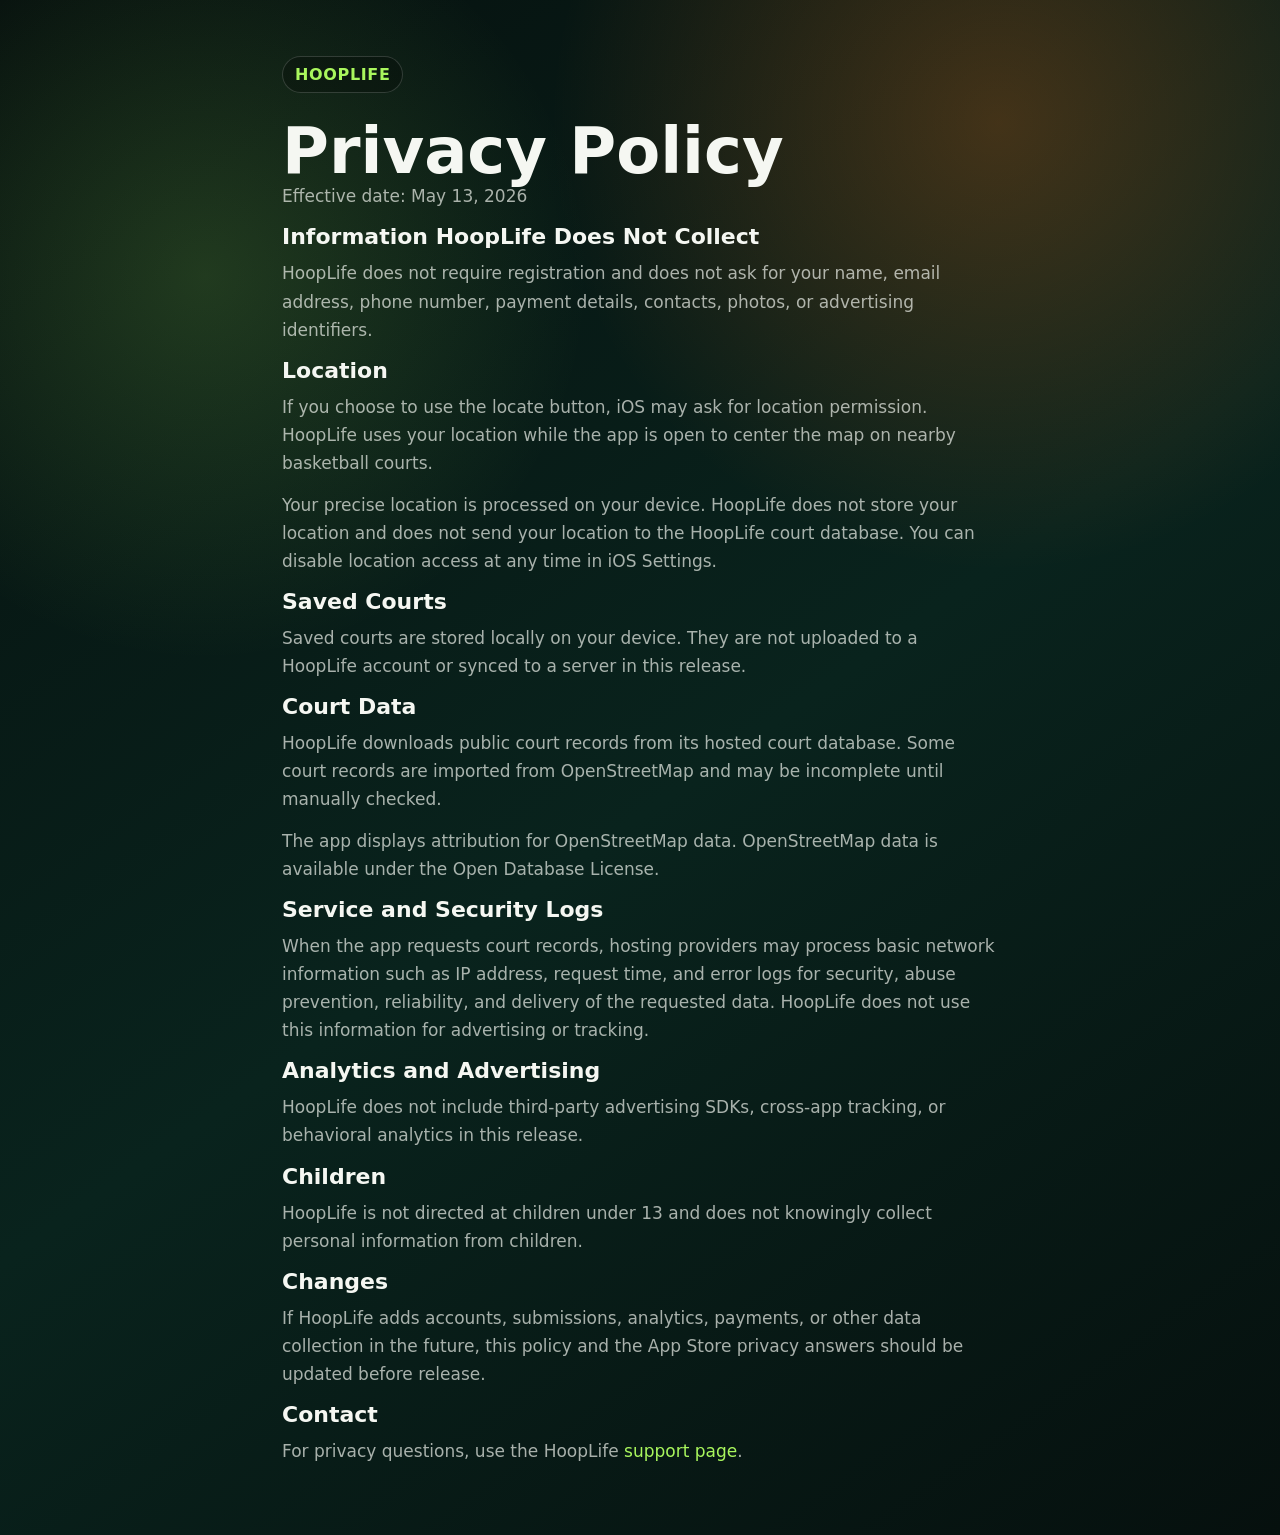
==== docs/privacy/index.html @ c457be5b "Add public support pages and OSM metadata display" ====
<!doctype html>
<html lang="en">
<head>
  <meta charset="utf-8">
  <meta name="viewport" content="width=device-width, initial-scale=1">
  <title>HoopLife Privacy Policy</title>
  <meta name="description" content="Privacy policy for HoopLife.">
  <link rel="stylesheet" href="../styles.css">
</head>
<body>
  <main class="page narrow legal">
    <a class="back" href="../">HoopLife</a>
    <h1>Privacy Policy</h1>
    <p class="muted">Effective date: May 13, 2026</p>

    <h2>Information HoopLife Does Not Collect</h2>
    <p>HoopLife does not require registration and does not ask for your name, email address, phone number, payment details, contacts, photos, or advertising identifiers.</p>

    <h2>Location</h2>
    <p>If you choose to use the locate button, iOS may ask for location permission. HoopLife uses your location while the app is open to center the map on nearby basketball courts.</p>
    <p>Your precise location is processed on your device. HoopLife does not store your location and does not send your location to the HoopLife court database. You can disable location access at any time in iOS Settings.</p>

    <h2>Saved Courts</h2>
    <p>Saved courts are stored locally on your device. They are not uploaded to a HoopLife account or synced to a server in this release.</p>

    <h2>Court Data</h2>
    <p>HoopLife downloads public court records from its hosted court database. Some court records are imported from OpenStreetMap and may be incomplete until manually checked.</p>
    <p>The app displays attribution for OpenStreetMap data. OpenStreetMap data is available under the Open Database License.</p>

    <h2>Service and Security Logs</h2>
    <p>When the app requests court records, hosting providers may process basic network information such as IP address, request time, and error logs for security, abuse prevention, reliability, and delivery of the requested data. HoopLife does not use this information for advertising or tracking.</p>

    <h2>Analytics and Advertising</h2>
    <p>HoopLife does not include third-party advertising SDKs, cross-app tracking, or behavioral analytics in this release.</p>

    <h2>Children</h2>
    <p>HoopLife is not directed at children under 13 and does not knowingly collect personal information from children.</p>

    <h2>Changes</h2>
    <p>If HoopLife adds accounts, submissions, analytics, payments, or other data collection in the future, this policy and the App Store privacy answers should be updated before release.</p>

    <h2>Contact</h2>
    <p>For privacy questions, use the HoopLife <a href="../support/">support page</a>.</p>
  </main>
</body>
</html>
---- docs/styles.css ----
:root {
  color-scheme: dark;
  --night: #071512;
  --panel: rgba(255, 255, 255, 0.08);
  --line: rgba(255, 255, 255, 0.16);
  --text: #f5f7f2;
  --muted: rgba(245, 247, 242, 0.68);
  --green: #a9f65d;
  --orange: #ff7a1a;
}

* {
  box-sizing: border-box;
}

body {
  margin: 0;
  min-height: 100vh;
  font-family: ui-sans-serif, system-ui, -apple-system, BlinkMacSystemFont, "Segoe UI", sans-serif;
  color: var(--text);
  background:
    radial-gradient(circle at 78% 8%, rgba(255, 122, 26, 0.24), transparent 28rem),
    radial-gradient(circle at 16% 18%, rgba(169, 246, 93, 0.16), transparent 24rem),
    linear-gradient(145deg, #06100e 0%, #09231d 52%, #06100e 100%);
}

a {
  color: var(--green);
  text-decoration: none;
}

a:hover {
  text-decoration: underline;
}

.page {
  width: min(1120px, 100%);
  margin: 0 auto;
  padding: 56px 22px;
}

.narrow {
  width: min(760px, 100%);
}

.hero {
  min-height: 58vh;
  display: grid;
  align-content: center;
  gap: 18px;
}

.eyebrow,
.back {
  display: inline-flex;
  width: fit-content;
  margin: 0;
  padding: 8px 12px;
  border: 1px solid var(--line);
  border-radius: 999px;
  background: rgba(0, 0, 0, 0.24);
  color: var(--green);
  font-weight: 800;
  letter-spacing: 0.04em;
  text-transform: uppercase;
}

h1 {
  max-width: 780px;
  margin: 0;
  font-size: clamp(42px, 8vw, 86px);
  line-height: 0.96;
  letter-spacing: 0;
}

.legal h1,
.narrow h1 {
  margin-top: 28px;
  font-size: clamp(38px, 7vw, 64px);
}

h2 {
  margin: 0 0 10px;
  font-size: 22px;
}

p {
  margin: 0 0 14px;
  color: var(--muted);
  font-size: 17px;
  line-height: 1.65;
}

.lead {
  max-width: 720px;
  font-size: 21px;
  line-height: 1.55;
}

.muted {
  color: var(--muted);
}

.actions {
  display: flex;
  flex-wrap: wrap;
  gap: 12px;
  margin-top: 8px;
}

.button {
  display: inline-flex;
  min-height: 48px;
  align-items: center;
  justify-content: center;
  padding: 0 18px;
  border: 1px solid var(--line);
  border-radius: 16px;
  background: rgba(255, 255, 255, 0.10);
  color: var(--text);
  font-weight: 800;
}

.button.primary {
  background: var(--green);
  color: var(--night);
}

.grid {
  display: grid;
  grid-template-columns: repeat(3, minmax(0, 1fr));
  gap: 14px;
}

.grid article,
.panel {
  padding: 22px;
  border: 1px solid var(--line);
  border-radius: 22px;
  background: var(--panel);
}

.panel {
  margin-top: 16px;
}

@media (max-width: 760px) {
  .page {
    padding: 34px 18px;
  }

  .hero {
    min-height: auto;
    padding: 54px 0 34px;
  }

  .grid {
    grid-template-columns: 1fr;
  }
}
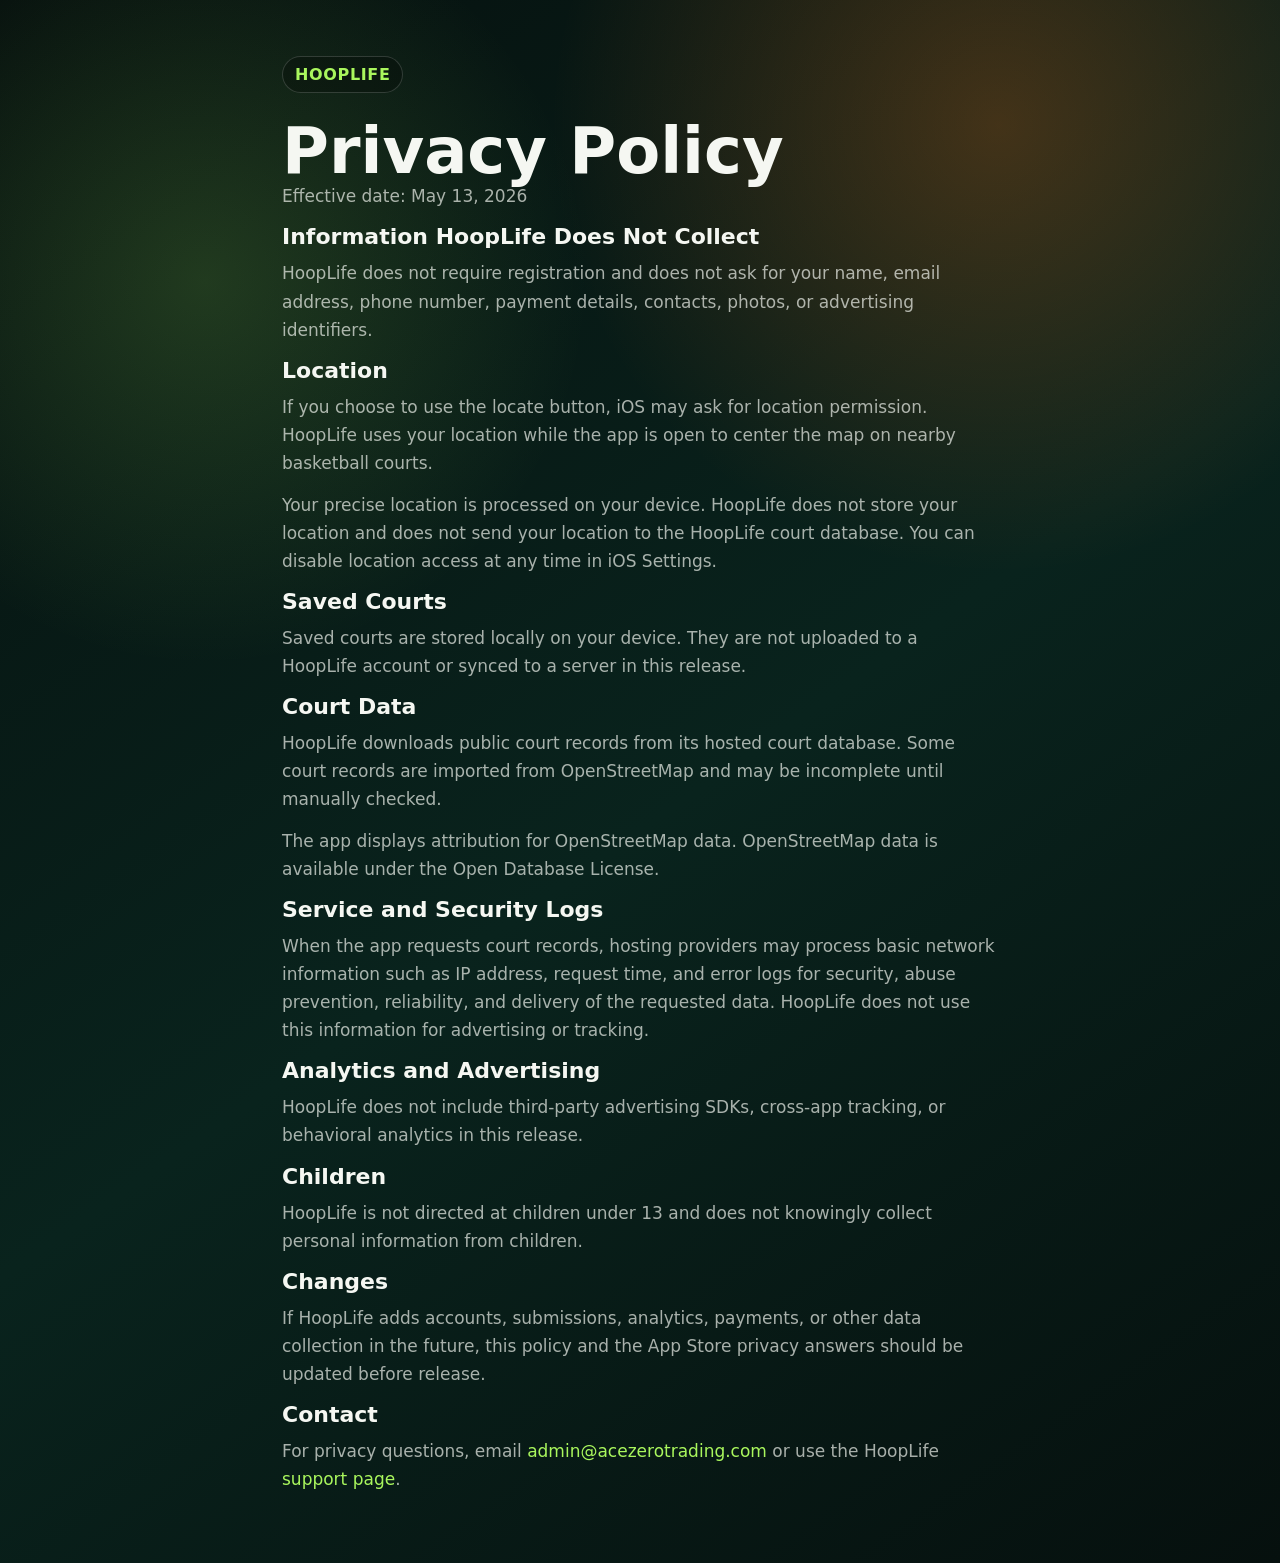
==== commit 874aeaa7: "Add support email and refine OSM name cleanup" ====
--- a/docs/privacy/index.html
+++ b/docs/privacy/index.html
@@ -40,7 +40,7 @@
     <p>If HoopLife adds accounts, submissions, analytics, payments, or other data collection in the future, this policy and the App Store privacy answers should be updated before release.</p>
 
     <h2>Contact</h2>
-    <p>For privacy questions, use the HoopLife <a href="../support/">support page</a>.</p>
+    <p>For privacy questions, email <a href="mailto:admin@acezerotrading.com">admin@acezerotrading.com</a> or use the HoopLife <a href="../support/">support page</a>.</p>
   </main>
 </body>
 </html>
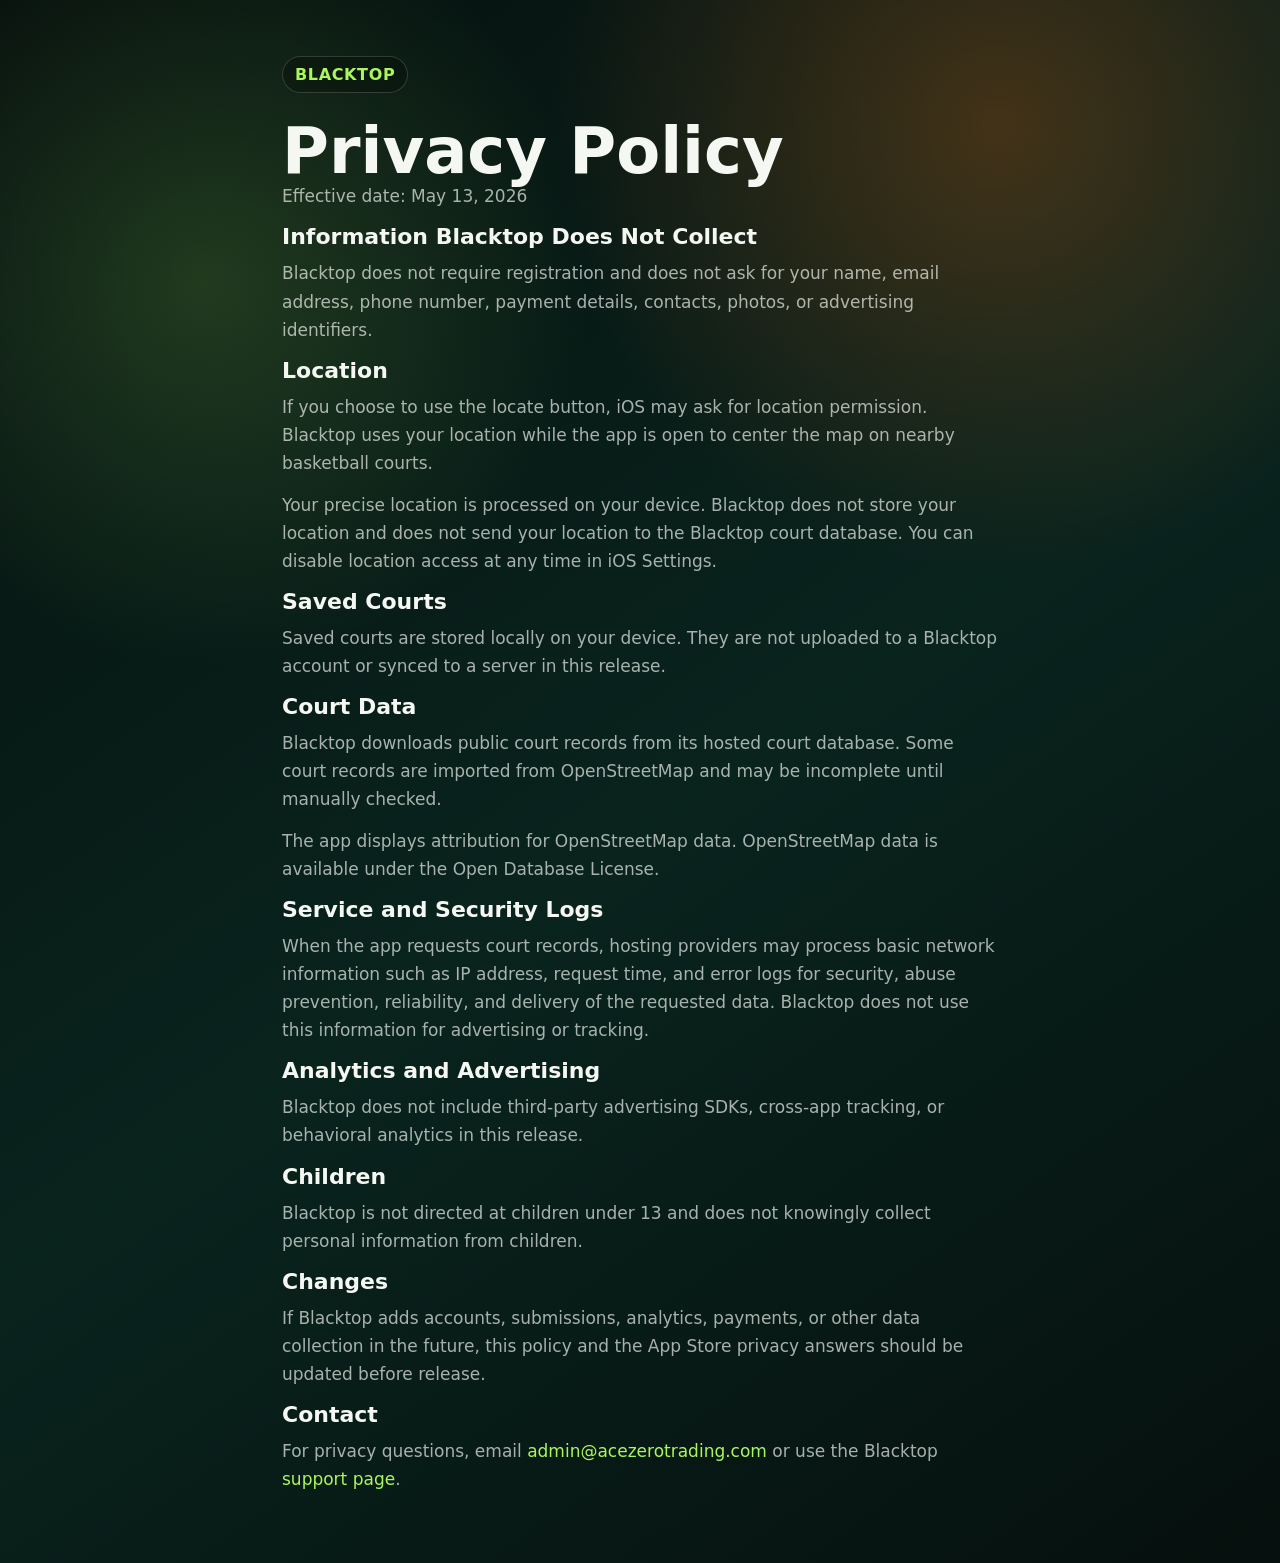
==== commit ab178485: "Rename app to Blacktop for App Store" ====
--- a/docs/privacy/index.html
+++ b/docs/privacy/index.html
@@ -3,44 +3,44 @@
 <head>
   <meta charset="utf-8">
   <meta name="viewport" content="width=device-width, initial-scale=1">
-  <title>HoopLife Privacy Policy</title>
-  <meta name="description" content="Privacy policy for HoopLife.">
+  <title>Blacktop Privacy Policy</title>
+  <meta name="description" content="Privacy policy for Blacktop.">
   <link rel="stylesheet" href="../styles.css">
 </head>
 <body>
   <main class="page narrow legal">
-    <a class="back" href="../">HoopLife</a>
+    <a class="back" href="../">Blacktop</a>
     <h1>Privacy Policy</h1>
     <p class="muted">Effective date: May 13, 2026</p>
 
-    <h2>Information HoopLife Does Not Collect</h2>
-    <p>HoopLife does not require registration and does not ask for your name, email address, phone number, payment details, contacts, photos, or advertising identifiers.</p>
+    <h2>Information Blacktop Does Not Collect</h2>
+    <p>Blacktop does not require registration and does not ask for your name, email address, phone number, payment details, contacts, photos, or advertising identifiers.</p>
 
     <h2>Location</h2>
-    <p>If you choose to use the locate button, iOS may ask for location permission. HoopLife uses your location while the app is open to center the map on nearby basketball courts.</p>
-    <p>Your precise location is processed on your device. HoopLife does not store your location and does not send your location to the HoopLife court database. You can disable location access at any time in iOS Settings.</p>
+    <p>If you choose to use the locate button, iOS may ask for location permission. Blacktop uses your location while the app is open to center the map on nearby basketball courts.</p>
+    <p>Your precise location is processed on your device. Blacktop does not store your location and does not send your location to the Blacktop court database. You can disable location access at any time in iOS Settings.</p>
 
     <h2>Saved Courts</h2>
-    <p>Saved courts are stored locally on your device. They are not uploaded to a HoopLife account or synced to a server in this release.</p>
+    <p>Saved courts are stored locally on your device. They are not uploaded to a Blacktop account or synced to a server in this release.</p>
 
     <h2>Court Data</h2>
-    <p>HoopLife downloads public court records from its hosted court database. Some court records are imported from OpenStreetMap and may be incomplete until manually checked.</p>
+    <p>Blacktop downloads public court records from its hosted court database. Some court records are imported from OpenStreetMap and may be incomplete until manually checked.</p>
     <p>The app displays attribution for OpenStreetMap data. OpenStreetMap data is available under the Open Database License.</p>
 
     <h2>Service and Security Logs</h2>
-    <p>When the app requests court records, hosting providers may process basic network information such as IP address, request time, and error logs for security, abuse prevention, reliability, and delivery of the requested data. HoopLife does not use this information for advertising or tracking.</p>
+    <p>When the app requests court records, hosting providers may process basic network information such as IP address, request time, and error logs for security, abuse prevention, reliability, and delivery of the requested data. Blacktop does not use this information for advertising or tracking.</p>
 
     <h2>Analytics and Advertising</h2>
-    <p>HoopLife does not include third-party advertising SDKs, cross-app tracking, or behavioral analytics in this release.</p>
+    <p>Blacktop does not include third-party advertising SDKs, cross-app tracking, or behavioral analytics in this release.</p>
 
     <h2>Children</h2>
-    <p>HoopLife is not directed at children under 13 and does not knowingly collect personal information from children.</p>
+    <p>Blacktop is not directed at children under 13 and does not knowingly collect personal information from children.</p>
 
     <h2>Changes</h2>
-    <p>If HoopLife adds accounts, submissions, analytics, payments, or other data collection in the future, this policy and the App Store privacy answers should be updated before release.</p>
+    <p>If Blacktop adds accounts, submissions, analytics, payments, or other data collection in the future, this policy and the App Store privacy answers should be updated before release.</p>
 
     <h2>Contact</h2>
-    <p>For privacy questions, email <a href="mailto:admin@acezerotrading.com">admin@acezerotrading.com</a> or use the HoopLife <a href="../support/">support page</a>.</p>
+    <p>For privacy questions, email <a href="mailto:admin@acezerotrading.com">admin@acezerotrading.com</a> or use the Blacktop <a href="../support/">support page</a>.</p>
   </main>
 </body>
 </html>
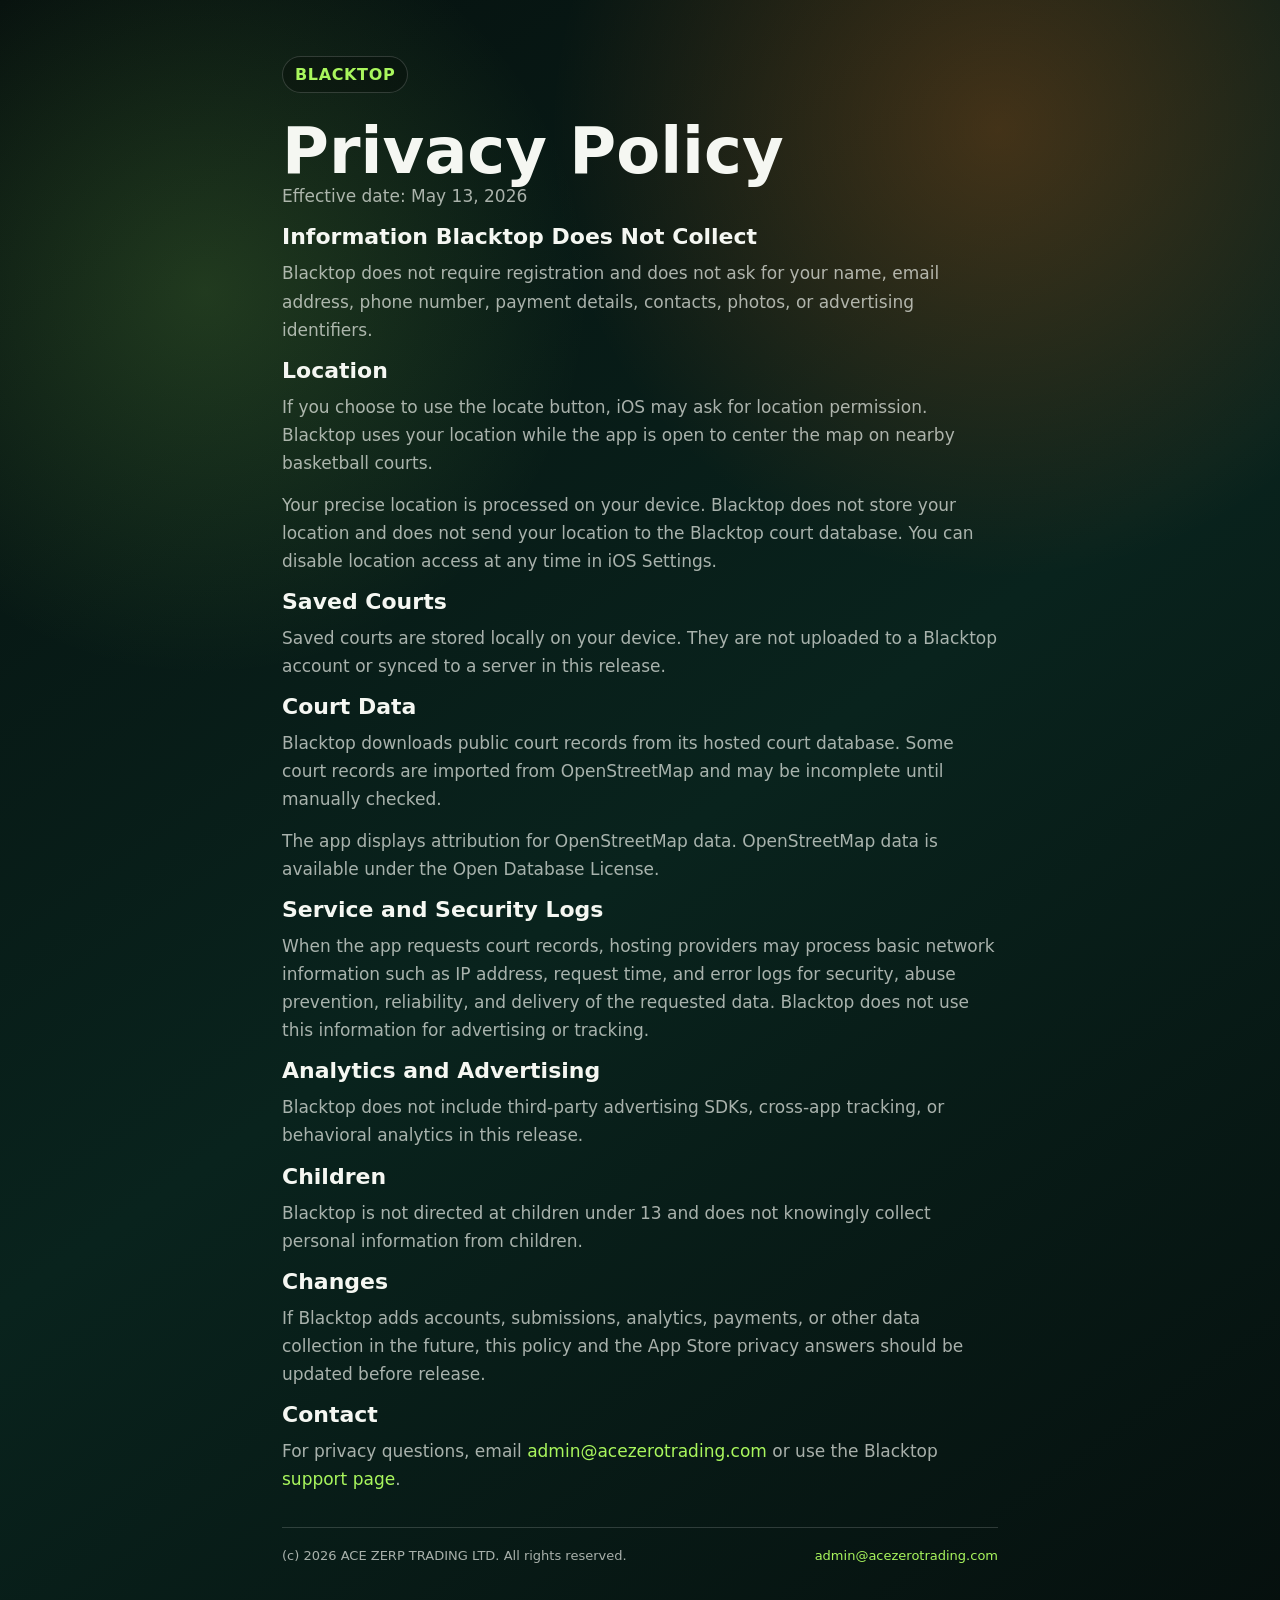
==== commit 926db483: "Update Blacktop project support pages" ====
--- a/docs/privacy/index.html
+++ b/docs/privacy/index.html
@@ -41,6 +41,11 @@
 
     <h2>Contact</h2>
     <p>For privacy questions, email <a href="mailto:admin@acezerotrading.com">admin@acezerotrading.com</a> or use the Blacktop <a href="../support/">support page</a>.</p>
+
+    <footer class="site-footer">
+      <span>(c) 2026 ACE ZERP TRADING LTD. All rights reserved.</span>
+      <a href="mailto:admin@acezerotrading.com">admin@acezerotrading.com</a>
+    </footer>
   </main>
 </body>
 </html>
--- a/docs/styles.css
+++ b/docs/styles.css
@@ -144,6 +144,19 @@
   margin-top: 16px;
 }
 
+.site-footer {
+  display: flex;
+  flex-wrap: wrap;
+  gap: 10px 18px;
+  justify-content: space-between;
+  margin-top: 34px;
+  padding-top: 18px;
+  border-top: 1px solid var(--line);
+  color: var(--muted);
+  font-size: 13px;
+  line-height: 1.5;
+}
+
 @media (max-width: 760px) {
   .page {
     padding: 34px 18px;
